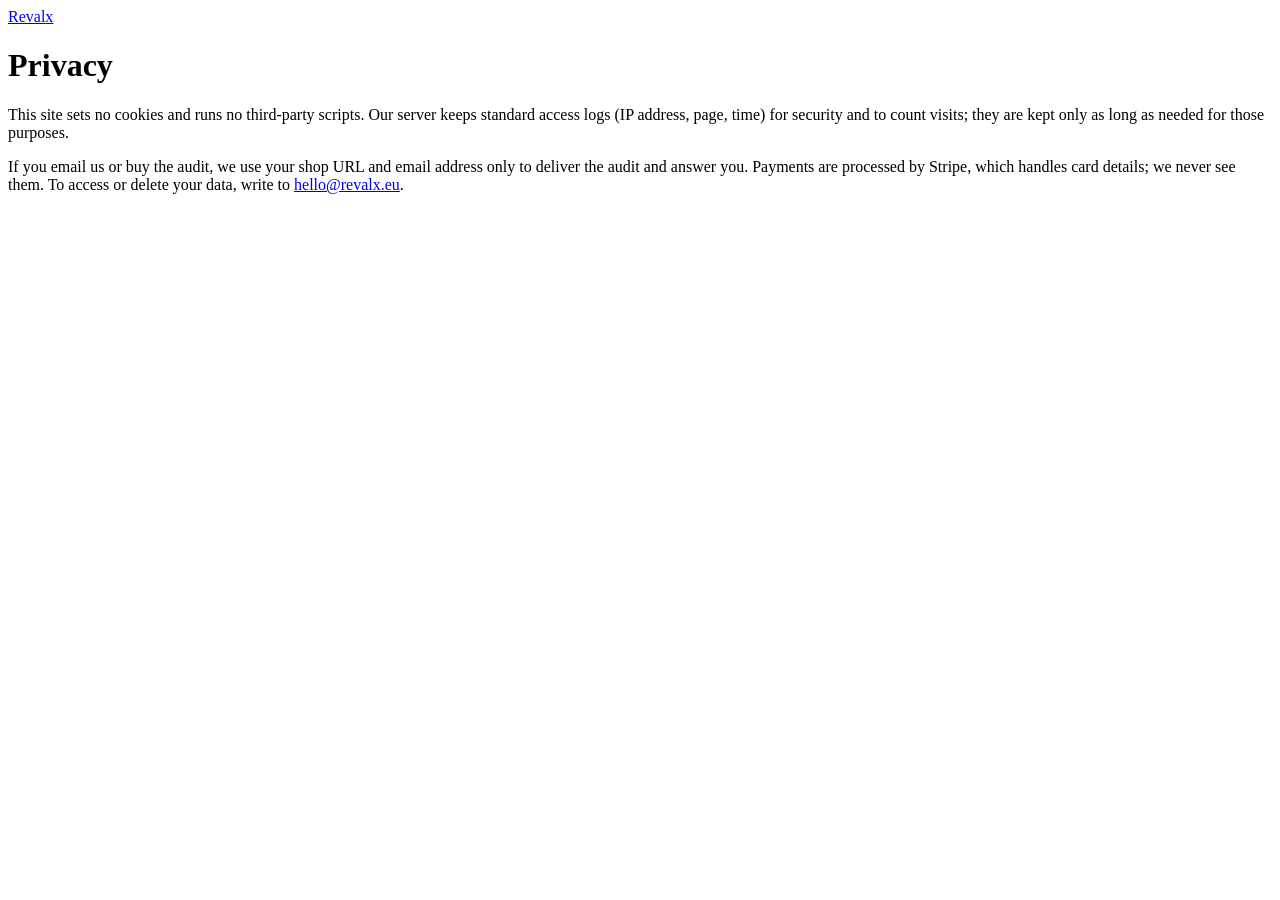
==== public/privacy.html @ 4125e440 "Revalx one-page audit offer Co-Authored-By: Claude Sonnet 5.5 <noreply@anthropic.com>" ====
<!doctype html><html lang="en"><head><meta charset="utf-8"><meta name="viewport" content="width=device-width,initial-scale=1"><title>Privacy · Revalx</title><link rel="canonical" href="https://revalx.eu/privacy"><link rel="icon" href="/favicon.svg"><link rel="stylesheet" href="/style.css"></head><body><div class="w"><header class="top"><a class="logo" href="/">Reval<span>x</span></a></header><main class="legal"><h1>Privacy</h1><p>This site sets no cookies and runs no third-party scripts. Our server keeps standard access logs (IP address, page, time) for security and to count visits; they are kept only as long as needed for those purposes.</p><p>If you email us or buy the audit, we use your shop URL and email address only to deliver the audit and answer you. Payments are processed by Stripe, which handles card details; we never see them. To access or delete your data, write to <a href="mailto:hello@revalx.eu">hello@revalx.eu</a>.</p></main></div></body></html>
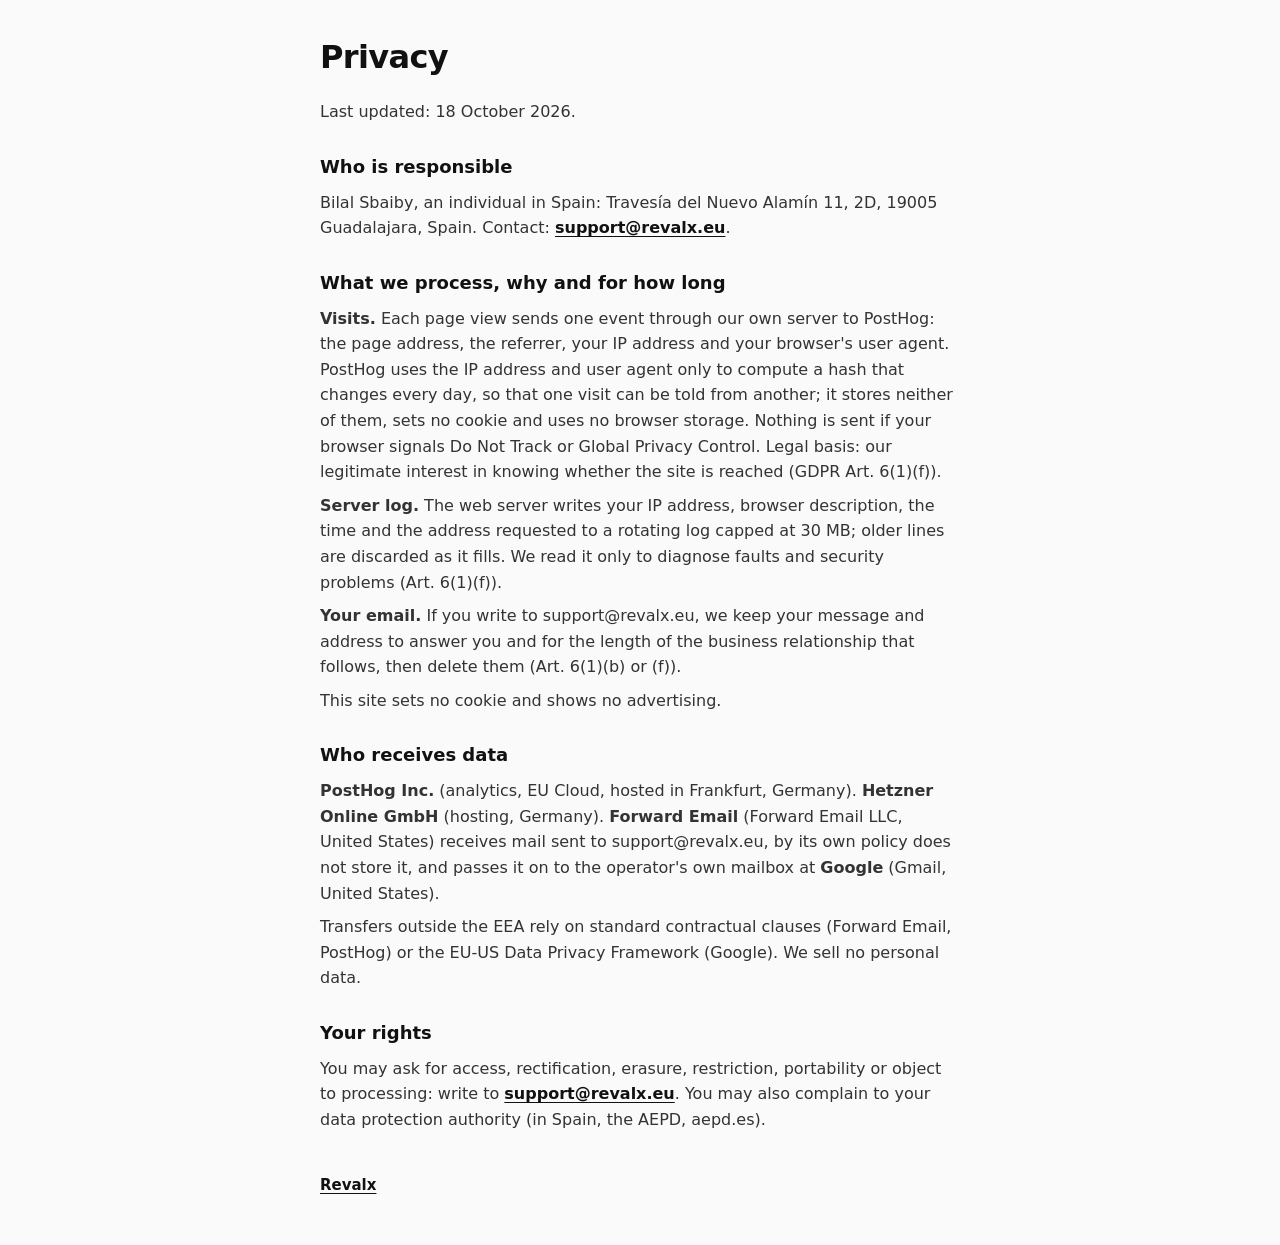
==== commit 3a6c24e7: "revalx: /privacy page (controller, PostHog, Hetzner, Forward Email and Gmail with country and safegu" ====
--- a/public/privacy.html
+++ b/public/privacy.html
@@ -1 +1,40 @@
-<!doctype html><html lang="en"><head><meta charset="utf-8"><meta name="viewport" content="width=device-width,initial-scale=1"><title>Privacy · Revalx</title><link rel="canonical" href="https://revalx.eu/privacy"><link rel="icon" href="/favicon.svg"><link rel="stylesheet" href="/style.css"></head><body><div class="w"><header class="top"><a class="logo" href="/">Reval<span>x</span></a></header><main class="legal"><h1>Privacy</h1><p>This site sets no cookies and runs no third-party scripts. Our server keeps standard access logs (IP address, page, time) for security and to count visits; they are kept only as long as needed for those purposes.</p><p>If you email us or buy the audit, we use your shop URL and email address only to deliver the audit and answer you. Payments are processed by Stripe, which handles card details; we never see them. To access or delete your data, write to <a href="mailto:hello@revalx.eu">hello@revalx.eu</a>.</p></main></div></body></html>
+<!doctype html>
+<html lang="en">
+<head>
+<meta charset="utf-8">
+<meta name="viewport" content="width=device-width,initial-scale=1">
+<title>Privacy - Revalx</title>
+<meta name="robots" content="noindex, nofollow">
+<link rel="icon" href="/favicon.svg" type="image/svg+xml">
+<style>
+body{margin:0;background:#fafafa;color:#111;font:16px/1.6 system-ui,-apple-system,"Segoe UI",sans-serif}
+main{max-width:40rem;margin:0 auto;padding:2rem 1rem 3rem}
+h1{font-size:2rem;letter-spacing:-.02em;margin:0 0 1rem}
+h2{font-size:1.125rem;margin:1.75rem 0 .25rem}
+p{margin:.5rem 0;color:#333}
+a{color:#111;font-weight:600;text-underline-offset:.2em}
+a:focus-visible{outline:2px solid #111;outline-offset:3px}
+footer{margin-top:2.5rem;font-size:.9375rem;color:#666}
+</style>
+<script src="/riq-a.js?v=3" data-key="phc_zvpeWf8TVcFbLtCf7xKLAcFZDRn4UpjCTNoANXfo6dui" data-site="revalx" data-endpoint="/riq-e" defer></script>
+</head>
+<body>
+<main>
+<h1>Privacy</h1>
+<p>Last updated: 18 October 2026.</p>
+<h2>Who is responsible</h2>
+<p>Bilal Sbaiby, an individual in Spain: Travesía del Nuevo Alamín 11, 2D, 19005 Guadalajara, Spain. Contact: <a href="mailto:support@revalx.eu">support@revalx.eu</a>.</p>
+<h2>What we process, why and for how long</h2>
+<p><strong>Visits.</strong> Each page view sends one event through our own server to PostHog: the page address, the referrer, your IP address and your browser's user agent. PostHog uses the IP address and user agent only to compute a hash that changes every day, so that one visit can be told from another; it stores neither of them, sets no cookie and uses no browser storage. Nothing is sent if your browser signals Do Not Track or Global Privacy Control. Legal basis: our legitimate interest in knowing whether the site is reached (GDPR Art. 6(1)(f)).</p>
+<p><strong>Server log.</strong> The web server writes your IP address, browser description, the time and the address requested to a rotating log capped at 30 MB; older lines are discarded as it fills. We read it only to diagnose faults and security problems (Art. 6(1)(f)).</p>
+<p><strong>Your email.</strong> If you write to support@revalx.eu, we keep your message and address to answer you and for the length of the business relationship that follows, then delete them (Art. 6(1)(b) or (f)).</p>
+<p>This site sets no cookie and shows no advertising.</p>
+<h2>Who receives data</h2>
+<p><strong>PostHog Inc.</strong> (analytics, EU Cloud, hosted in Frankfurt, Germany). <strong>Hetzner Online GmbH</strong> (hosting, Germany). <strong>Forward Email</strong> (Forward Email LLC, United States) receives mail sent to support@revalx.eu, by its own policy does not store it, and passes it on to the operator's own mailbox at <strong>Google</strong> (Gmail, United States).</p>
+<p>Transfers outside the EEA rely on standard contractual clauses (Forward Email, PostHog) or the EU-US Data Privacy Framework (Google). We sell no personal data.</p>
+<h2>Your rights</h2>
+<p>You may ask for access, rectification, erasure, restriction, portability or object to processing: write to <a href="mailto:support@revalx.eu">support@revalx.eu</a>. You may also complain to your data protection authority (in Spain, the AEPD, aepd.es).</p>
+<footer><a href="/">Revalx</a></footer>
+</main>
+</body>
+</html>
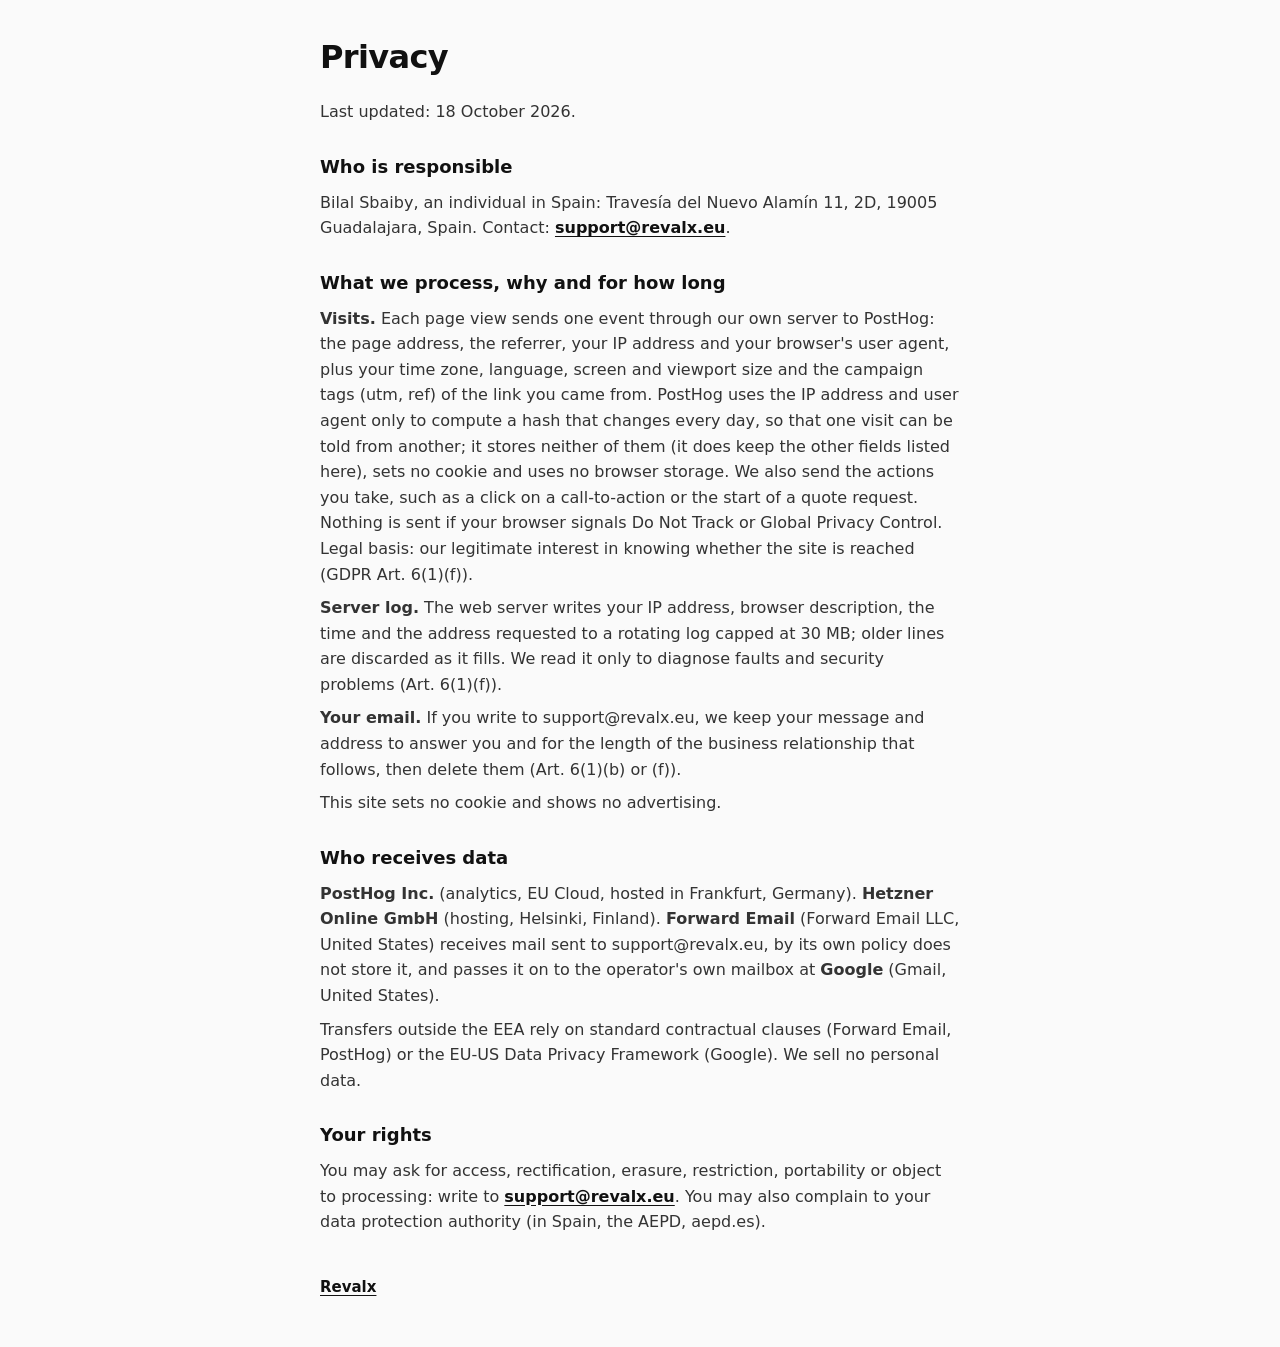
==== commit ba2514ed: "RES-1408 r2: revalx privacy lists all PostHog fields and actions; host in Helsinki Co-Authored-By: C" ====
--- a/public/privacy.html
+++ b/public/privacy.html
@@ -25,12 +25,12 @@
 <h2>Who is responsible</h2>
 <p>Bilal Sbaiby, an individual in Spain: Travesía del Nuevo Alamín 11, 2D, 19005 Guadalajara, Spain. Contact: <a href="mailto:support@revalx.eu">support@revalx.eu</a>.</p>
 <h2>What we process, why and for how long</h2>
-<p><strong>Visits.</strong> Each page view sends one event through our own server to PostHog: the page address, the referrer, your IP address and your browser's user agent. PostHog uses the IP address and user agent only to compute a hash that changes every day, so that one visit can be told from another; it stores neither of them, sets no cookie and uses no browser storage. Nothing is sent if your browser signals Do Not Track or Global Privacy Control. Legal basis: our legitimate interest in knowing whether the site is reached (GDPR Art. 6(1)(f)).</p>
+<p><strong>Visits.</strong> Each page view sends one event through our own server to PostHog: the page address, the referrer, your IP address and your browser's user agent, plus your time zone, language, screen and viewport size and the campaign tags (utm, ref) of the link you came from. PostHog uses the IP address and user agent only to compute a hash that changes every day, so that one visit can be told from another; it stores neither of them (it does keep the other fields listed here), sets no cookie and uses no browser storage. We also send the actions you take, such as a click on a call-to-action or the start of a quote request. Nothing is sent if your browser signals Do Not Track or Global Privacy Control. Legal basis: our legitimate interest in knowing whether the site is reached (GDPR Art. 6(1)(f)).</p>
 <p><strong>Server log.</strong> The web server writes your IP address, browser description, the time and the address requested to a rotating log capped at 30 MB; older lines are discarded as it fills. We read it only to diagnose faults and security problems (Art. 6(1)(f)).</p>
 <p><strong>Your email.</strong> If you write to support@revalx.eu, we keep your message and address to answer you and for the length of the business relationship that follows, then delete them (Art. 6(1)(b) or (f)).</p>
 <p>This site sets no cookie and shows no advertising.</p>
 <h2>Who receives data</h2>
-<p><strong>PostHog Inc.</strong> (analytics, EU Cloud, hosted in Frankfurt, Germany). <strong>Hetzner Online GmbH</strong> (hosting, Germany). <strong>Forward Email</strong> (Forward Email LLC, United States) receives mail sent to support@revalx.eu, by its own policy does not store it, and passes it on to the operator's own mailbox at <strong>Google</strong> (Gmail, United States).</p>
+<p><strong>PostHog Inc.</strong> (analytics, EU Cloud, hosted in Frankfurt, Germany). <strong>Hetzner Online GmbH</strong> (hosting, Helsinki, Finland). <strong>Forward Email</strong> (Forward Email LLC, United States) receives mail sent to support@revalx.eu, by its own policy does not store it, and passes it on to the operator's own mailbox at <strong>Google</strong> (Gmail, United States).</p>
 <p>Transfers outside the EEA rely on standard contractual clauses (Forward Email, PostHog) or the EU-US Data Privacy Framework (Google). We sell no personal data.</p>
 <h2>Your rights</h2>
 <p>You may ask for access, rectification, erasure, restriction, portability or object to processing: write to <a href="mailto:support@revalx.eu">support@revalx.eu</a>. You may also complain to your data protection authority (in Spain, the AEPD, aepd.es).</p>
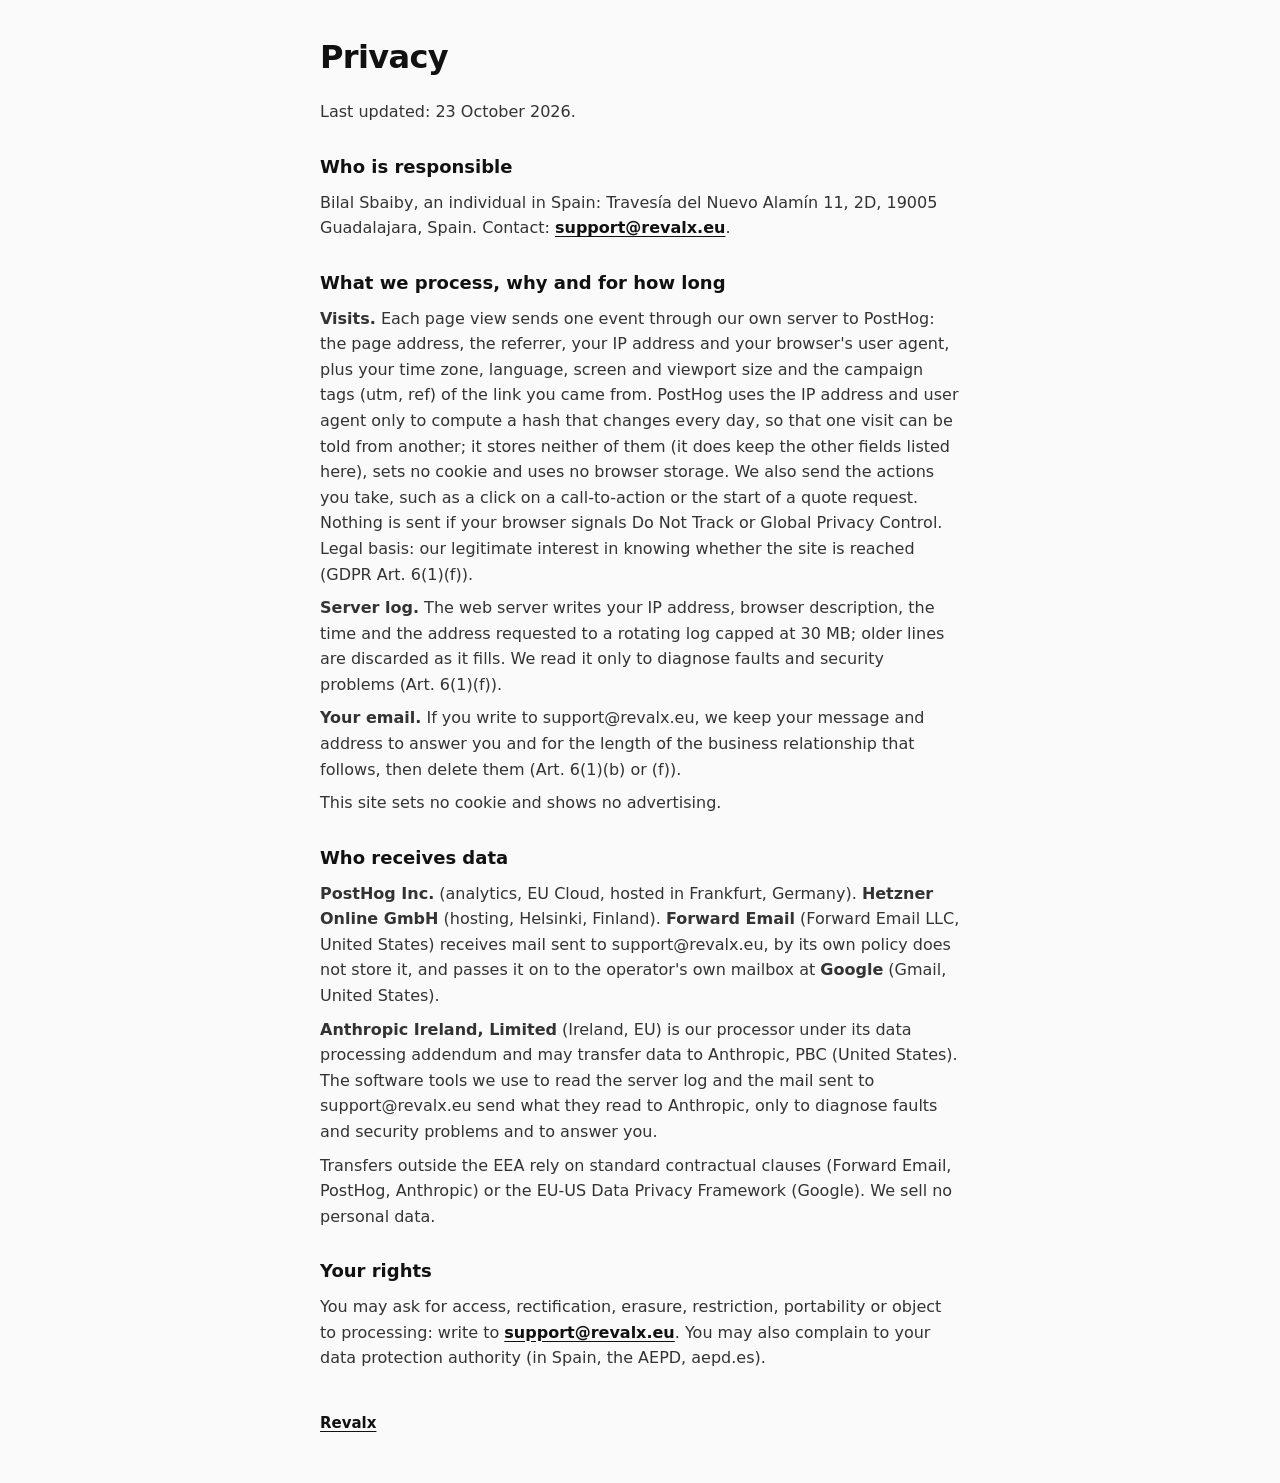
==== commit 3b3ddb2d: "revalx: /privacy names Anthropic Ireland, Limited as a processor (RES-3592 follow-up, RES-2238) HOLD" ====
--- a/public/privacy.html
+++ b/public/privacy.html
@@ -21,7 +21,7 @@
 <body>
 <main>
 <h1>Privacy</h1>
-<p>Last updated: 18 October 2026.</p>
+<p>Last updated: 23 October 2026.</p>
 <h2>Who is responsible</h2>
 <p>Bilal Sbaiby, an individual in Spain: Travesía del Nuevo Alamín 11, 2D, 19005 Guadalajara, Spain. Contact: <a href="mailto:support@revalx.eu">support@revalx.eu</a>.</p>
 <h2>What we process, why and for how long</h2>
@@ -31,7 +31,8 @@
 <p>This site sets no cookie and shows no advertising.</p>
 <h2>Who receives data</h2>
 <p><strong>PostHog Inc.</strong> (analytics, EU Cloud, hosted in Frankfurt, Germany). <strong>Hetzner Online GmbH</strong> (hosting, Helsinki, Finland). <strong>Forward Email</strong> (Forward Email LLC, United States) receives mail sent to support@revalx.eu, by its own policy does not store it, and passes it on to the operator's own mailbox at <strong>Google</strong> (Gmail, United States).</p>
-<p>Transfers outside the EEA rely on standard contractual clauses (Forward Email, PostHog) or the EU-US Data Privacy Framework (Google). We sell no personal data.</p>
+<p><strong>Anthropic Ireland, Limited</strong> (Ireland, EU) is our processor under its data processing addendum and may transfer data to Anthropic, PBC (United States). The software tools we use to read the server log and the mail sent to support@revalx.eu send what they read to Anthropic, only to diagnose faults and security problems and to answer you.</p>
+<p>Transfers outside the EEA rely on standard contractual clauses (Forward Email, PostHog, Anthropic) or the EU-US Data Privacy Framework (Google). We sell no personal data.</p>
 <h2>Your rights</h2>
 <p>You may ask for access, rectification, erasure, restriction, portability or object to processing: write to <a href="mailto:support@revalx.eu">support@revalx.eu</a>. You may also complain to your data protection authority (in Spain, the AEPD, aepd.es).</p>
 <footer><a href="/">Revalx</a></footer>
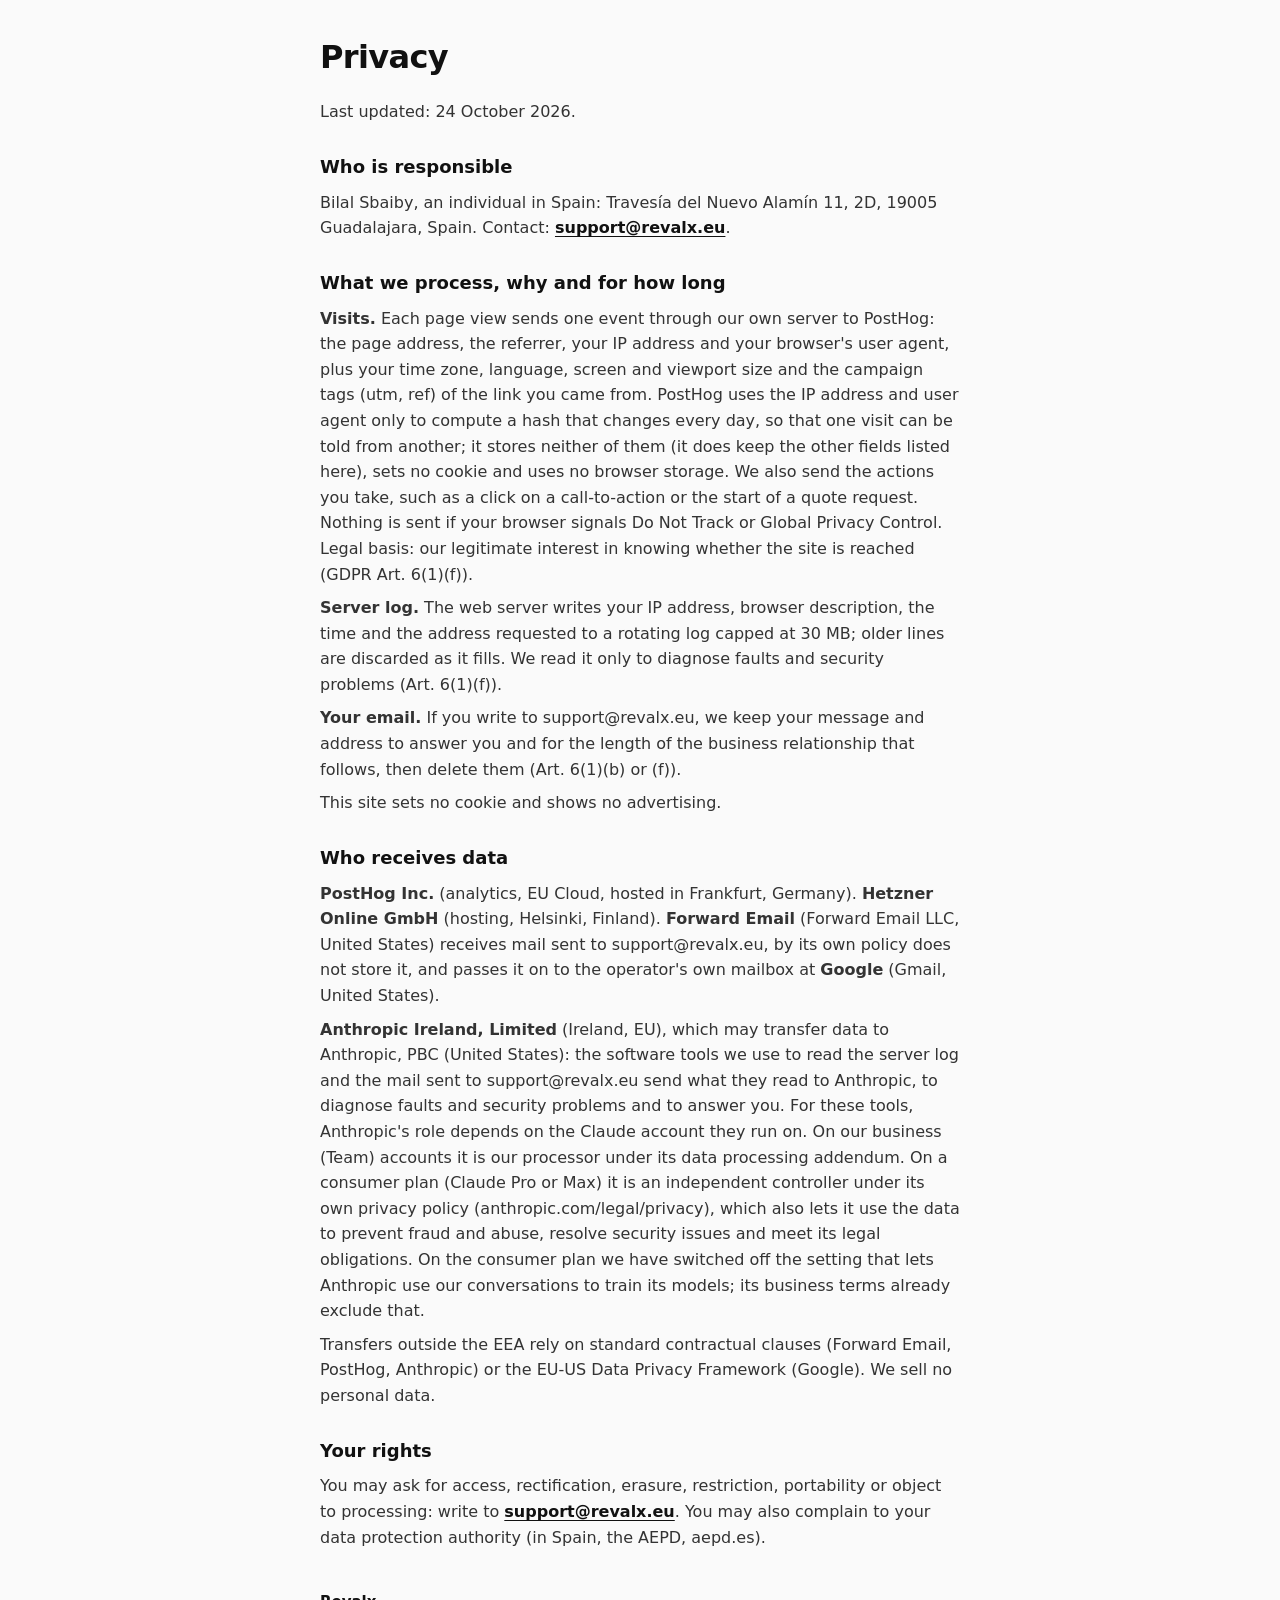
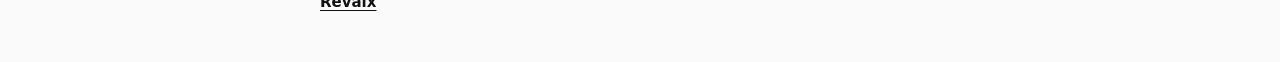
==== commit 646efe60: "revalx: /privacy states Anthropic's role by Claude account, last updated 24 October (RES-3799, RES-3" ====
--- a/public/privacy.html
+++ b/public/privacy.html
@@ -21,7 +21,7 @@
 <body>
 <main>
 <h1>Privacy</h1>
-<p>Last updated: 23 October 2026.</p>
+<p>Last updated: 24 October 2026.</p>
 <h2>Who is responsible</h2>
 <p>Bilal Sbaiby, an individual in Spain: Travesía del Nuevo Alamín 11, 2D, 19005 Guadalajara, Spain. Contact: <a href="mailto:support@revalx.eu">support@revalx.eu</a>.</p>
 <h2>What we process, why and for how long</h2>
@@ -31,7 +31,7 @@
 <p>This site sets no cookie and shows no advertising.</p>
 <h2>Who receives data</h2>
 <p><strong>PostHog Inc.</strong> (analytics, EU Cloud, hosted in Frankfurt, Germany). <strong>Hetzner Online GmbH</strong> (hosting, Helsinki, Finland). <strong>Forward Email</strong> (Forward Email LLC, United States) receives mail sent to support@revalx.eu, by its own policy does not store it, and passes it on to the operator's own mailbox at <strong>Google</strong> (Gmail, United States).</p>
-<p><strong>Anthropic Ireland, Limited</strong> (Ireland, EU) is our processor under its data processing addendum and may transfer data to Anthropic, PBC (United States). The software tools we use to read the server log and the mail sent to support@revalx.eu send what they read to Anthropic, only to diagnose faults and security problems and to answer you.</p>
+<p><strong>Anthropic Ireland, Limited</strong> (Ireland, EU), which may transfer data to Anthropic, PBC (United States): the software tools we use to read the server log and the mail sent to support@revalx.eu send what they read to Anthropic, to diagnose faults and security problems and to answer you. For these tools, Anthropic's role depends on the Claude account they run on. On our business (Team) accounts it is our processor under its data processing addendum. On a consumer plan (Claude Pro or Max) it is an independent controller under its own privacy policy (anthropic.com/legal/privacy), which also lets it use the data to prevent fraud and abuse, resolve security issues and meet its legal obligations. On the consumer plan we have switched off the setting that lets Anthropic use our conversations to train its models; its business terms already exclude that.</p>
 <p>Transfers outside the EEA rely on standard contractual clauses (Forward Email, PostHog, Anthropic) or the EU-US Data Privacy Framework (Google). We sell no personal data.</p>
 <h2>Your rights</h2>
 <p>You may ask for access, rectification, erasure, restriction, portability or object to processing: write to <a href="mailto:support@revalx.eu">support@revalx.eu</a>. You may also complain to your data protection authority (in Spain, the AEPD, aepd.es).</p>
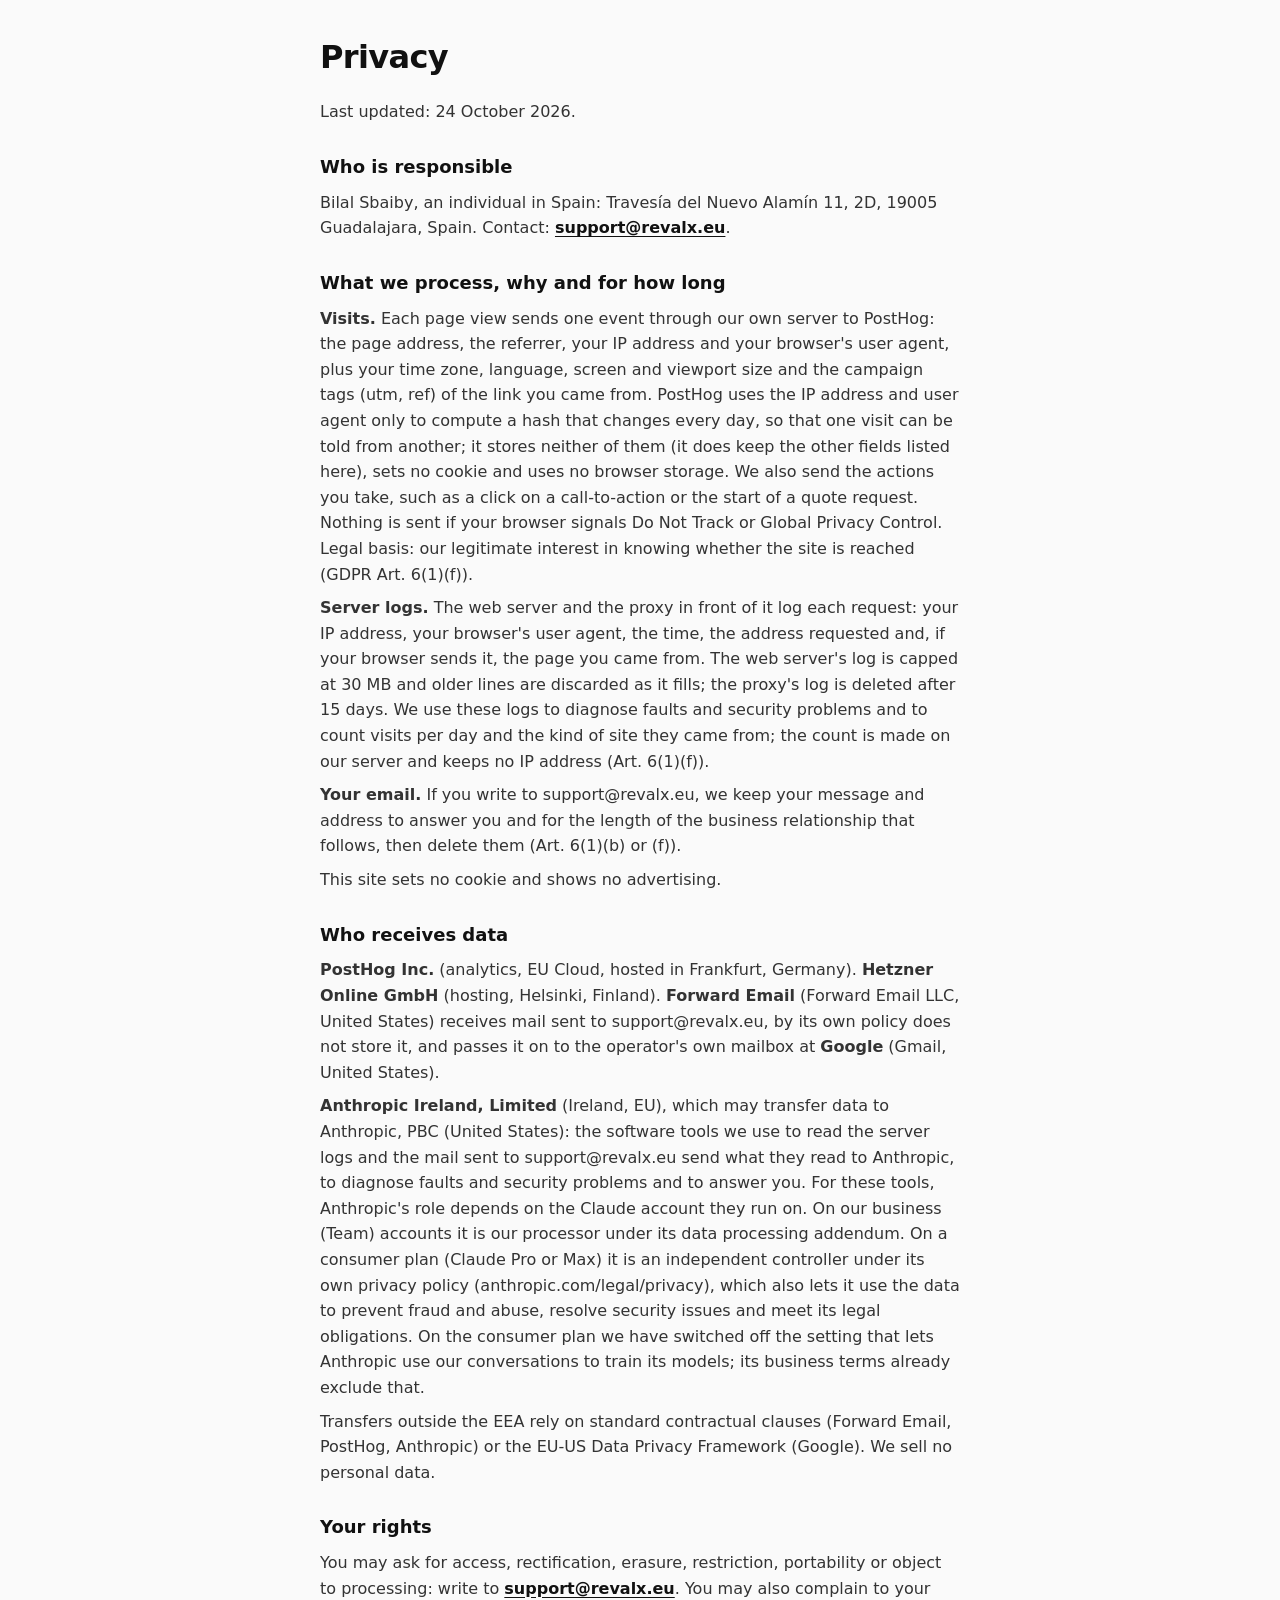
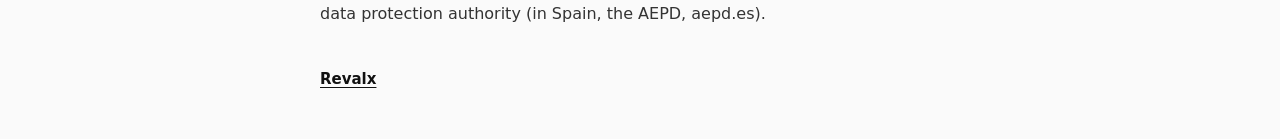
==== commit f4b3d617: "revalx: /privacy server-logs paragraph matches the host logs (RES-3799, QA F2) Co-Authored-By: Claud" ====
--- a/public/privacy.html
+++ b/public/privacy.html
@@ -26,12 +26,12 @@
 <p>Bilal Sbaiby, an individual in Spain: Travesía del Nuevo Alamín 11, 2D, 19005 Guadalajara, Spain. Contact: <a href="mailto:support@revalx.eu">support@revalx.eu</a>.</p>
 <h2>What we process, why and for how long</h2>
 <p><strong>Visits.</strong> Each page view sends one event through our own server to PostHog: the page address, the referrer, your IP address and your browser's user agent, plus your time zone, language, screen and viewport size and the campaign tags (utm, ref) of the link you came from. PostHog uses the IP address and user agent only to compute a hash that changes every day, so that one visit can be told from another; it stores neither of them (it does keep the other fields listed here), sets no cookie and uses no browser storage. We also send the actions you take, such as a click on a call-to-action or the start of a quote request. Nothing is sent if your browser signals Do Not Track or Global Privacy Control. Legal basis: our legitimate interest in knowing whether the site is reached (GDPR Art. 6(1)(f)).</p>
-<p><strong>Server log.</strong> The web server writes your IP address, browser description, the time and the address requested to a rotating log capped at 30 MB; older lines are discarded as it fills. We read it only to diagnose faults and security problems (Art. 6(1)(f)).</p>
+<p><strong>Server logs.</strong> The web server and the proxy in front of it log each request: your IP address, your browser's user agent, the time, the address requested and, if your browser sends it, the page you came from. The web server's log is capped at 30 MB and older lines are discarded as it fills; the proxy's log is deleted after 15 days. We use these logs to diagnose faults and security problems and to count visits per day and the kind of site they came from; the count is made on our server and keeps no IP address (Art. 6(1)(f)).</p>
 <p><strong>Your email.</strong> If you write to support@revalx.eu, we keep your message and address to answer you and for the length of the business relationship that follows, then delete them (Art. 6(1)(b) or (f)).</p>
 <p>This site sets no cookie and shows no advertising.</p>
 <h2>Who receives data</h2>
 <p><strong>PostHog Inc.</strong> (analytics, EU Cloud, hosted in Frankfurt, Germany). <strong>Hetzner Online GmbH</strong> (hosting, Helsinki, Finland). <strong>Forward Email</strong> (Forward Email LLC, United States) receives mail sent to support@revalx.eu, by its own policy does not store it, and passes it on to the operator's own mailbox at <strong>Google</strong> (Gmail, United States).</p>
-<p><strong>Anthropic Ireland, Limited</strong> (Ireland, EU), which may transfer data to Anthropic, PBC (United States): the software tools we use to read the server log and the mail sent to support@revalx.eu send what they read to Anthropic, to diagnose faults and security problems and to answer you. For these tools, Anthropic's role depends on the Claude account they run on. On our business (Team) accounts it is our processor under its data processing addendum. On a consumer plan (Claude Pro or Max) it is an independent controller under its own privacy policy (anthropic.com/legal/privacy), which also lets it use the data to prevent fraud and abuse, resolve security issues and meet its legal obligations. On the consumer plan we have switched off the setting that lets Anthropic use our conversations to train its models; its business terms already exclude that.</p>
+<p><strong>Anthropic Ireland, Limited</strong> (Ireland, EU), which may transfer data to Anthropic, PBC (United States): the software tools we use to read the server logs and the mail sent to support@revalx.eu send what they read to Anthropic, to diagnose faults and security problems and to answer you. For these tools, Anthropic's role depends on the Claude account they run on. On our business (Team) accounts it is our processor under its data processing addendum. On a consumer plan (Claude Pro or Max) it is an independent controller under its own privacy policy (anthropic.com/legal/privacy), which also lets it use the data to prevent fraud and abuse, resolve security issues and meet its legal obligations. On the consumer plan we have switched off the setting that lets Anthropic use our conversations to train its models; its business terms already exclude that.</p>
 <p>Transfers outside the EEA rely on standard contractual clauses (Forward Email, PostHog, Anthropic) or the EU-US Data Privacy Framework (Google). We sell no personal data.</p>
 <h2>Your rights</h2>
 <p>You may ask for access, rectification, erasure, restriction, portability or object to processing: write to <a href="mailto:support@revalx.eu">support@revalx.eu</a>. You may also complain to your data protection authority (in Spain, the AEPD, aepd.es).</p>
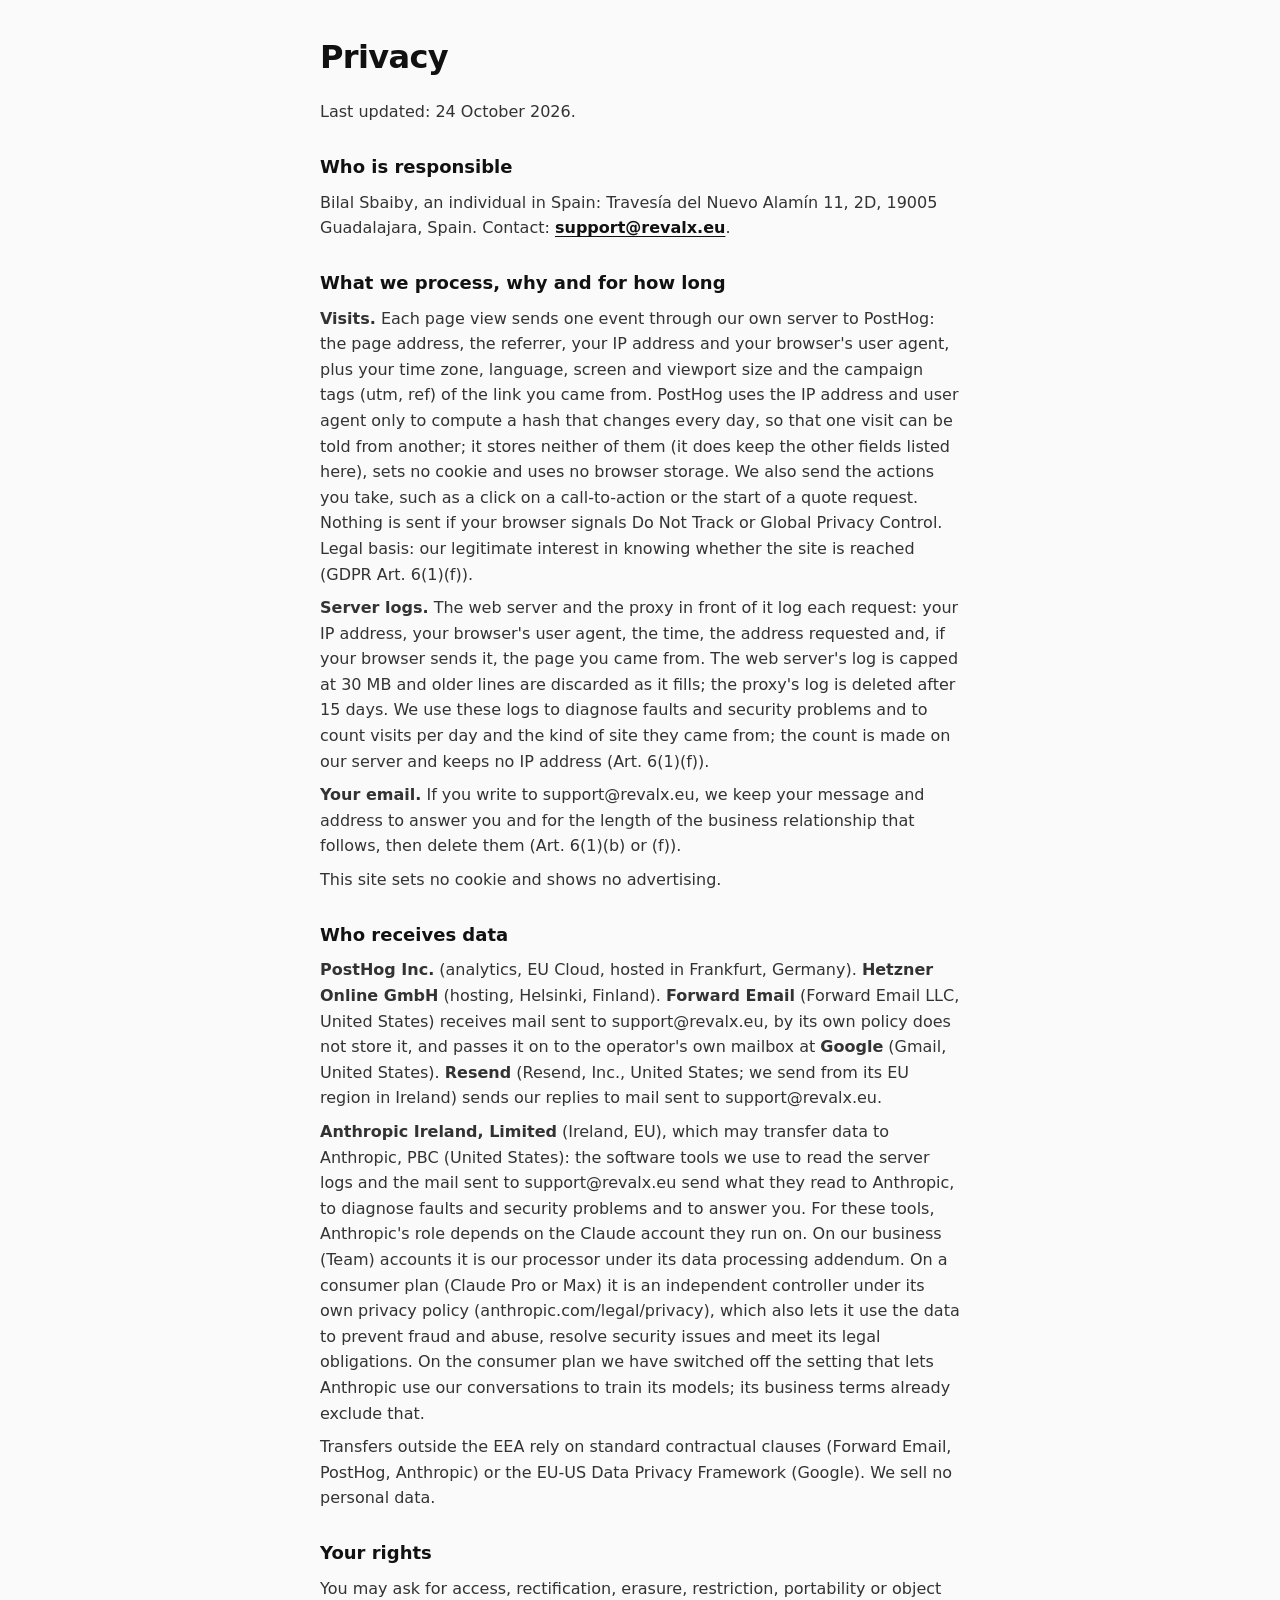
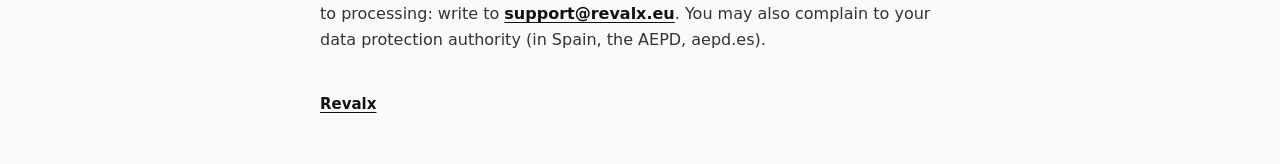
==== commit 3afe24f3: "revalx: /privacy names Resend as the sender of our replies (RES-4219) Co-Authored-By: Claude Sonnet " ====
--- a/public/privacy.html
+++ b/public/privacy.html
@@ -30,7 +30,7 @@
 <p><strong>Your email.</strong> If you write to support@revalx.eu, we keep your message and address to answer you and for the length of the business relationship that follows, then delete them (Art. 6(1)(b) or (f)).</p>
 <p>This site sets no cookie and shows no advertising.</p>
 <h2>Who receives data</h2>
-<p><strong>PostHog Inc.</strong> (analytics, EU Cloud, hosted in Frankfurt, Germany). <strong>Hetzner Online GmbH</strong> (hosting, Helsinki, Finland). <strong>Forward Email</strong> (Forward Email LLC, United States) receives mail sent to support@revalx.eu, by its own policy does not store it, and passes it on to the operator's own mailbox at <strong>Google</strong> (Gmail, United States).</p>
+<p><strong>PostHog Inc.</strong> (analytics, EU Cloud, hosted in Frankfurt, Germany). <strong>Hetzner Online GmbH</strong> (hosting, Helsinki, Finland). <strong>Forward Email</strong> (Forward Email LLC, United States) receives mail sent to support@revalx.eu, by its own policy does not store it, and passes it on to the operator's own mailbox at <strong>Google</strong> (Gmail, United States). <strong>Resend</strong> (Resend, Inc., United States; we send from its EU region in Ireland) sends our replies to mail sent to support@revalx.eu.</p>
 <p><strong>Anthropic Ireland, Limited</strong> (Ireland, EU), which may transfer data to Anthropic, PBC (United States): the software tools we use to read the server logs and the mail sent to support@revalx.eu send what they read to Anthropic, to diagnose faults and security problems and to answer you. For these tools, Anthropic's role depends on the Claude account they run on. On our business (Team) accounts it is our processor under its data processing addendum. On a consumer plan (Claude Pro or Max) it is an independent controller under its own privacy policy (anthropic.com/legal/privacy), which also lets it use the data to prevent fraud and abuse, resolve security issues and meet its legal obligations. On the consumer plan we have switched off the setting that lets Anthropic use our conversations to train its models; its business terms already exclude that.</p>
 <p>Transfers outside the EEA rely on standard contractual clauses (Forward Email, PostHog, Anthropic) or the EU-US Data Privacy Framework (Google). We sell no personal data.</p>
 <h2>Your rights</h2>
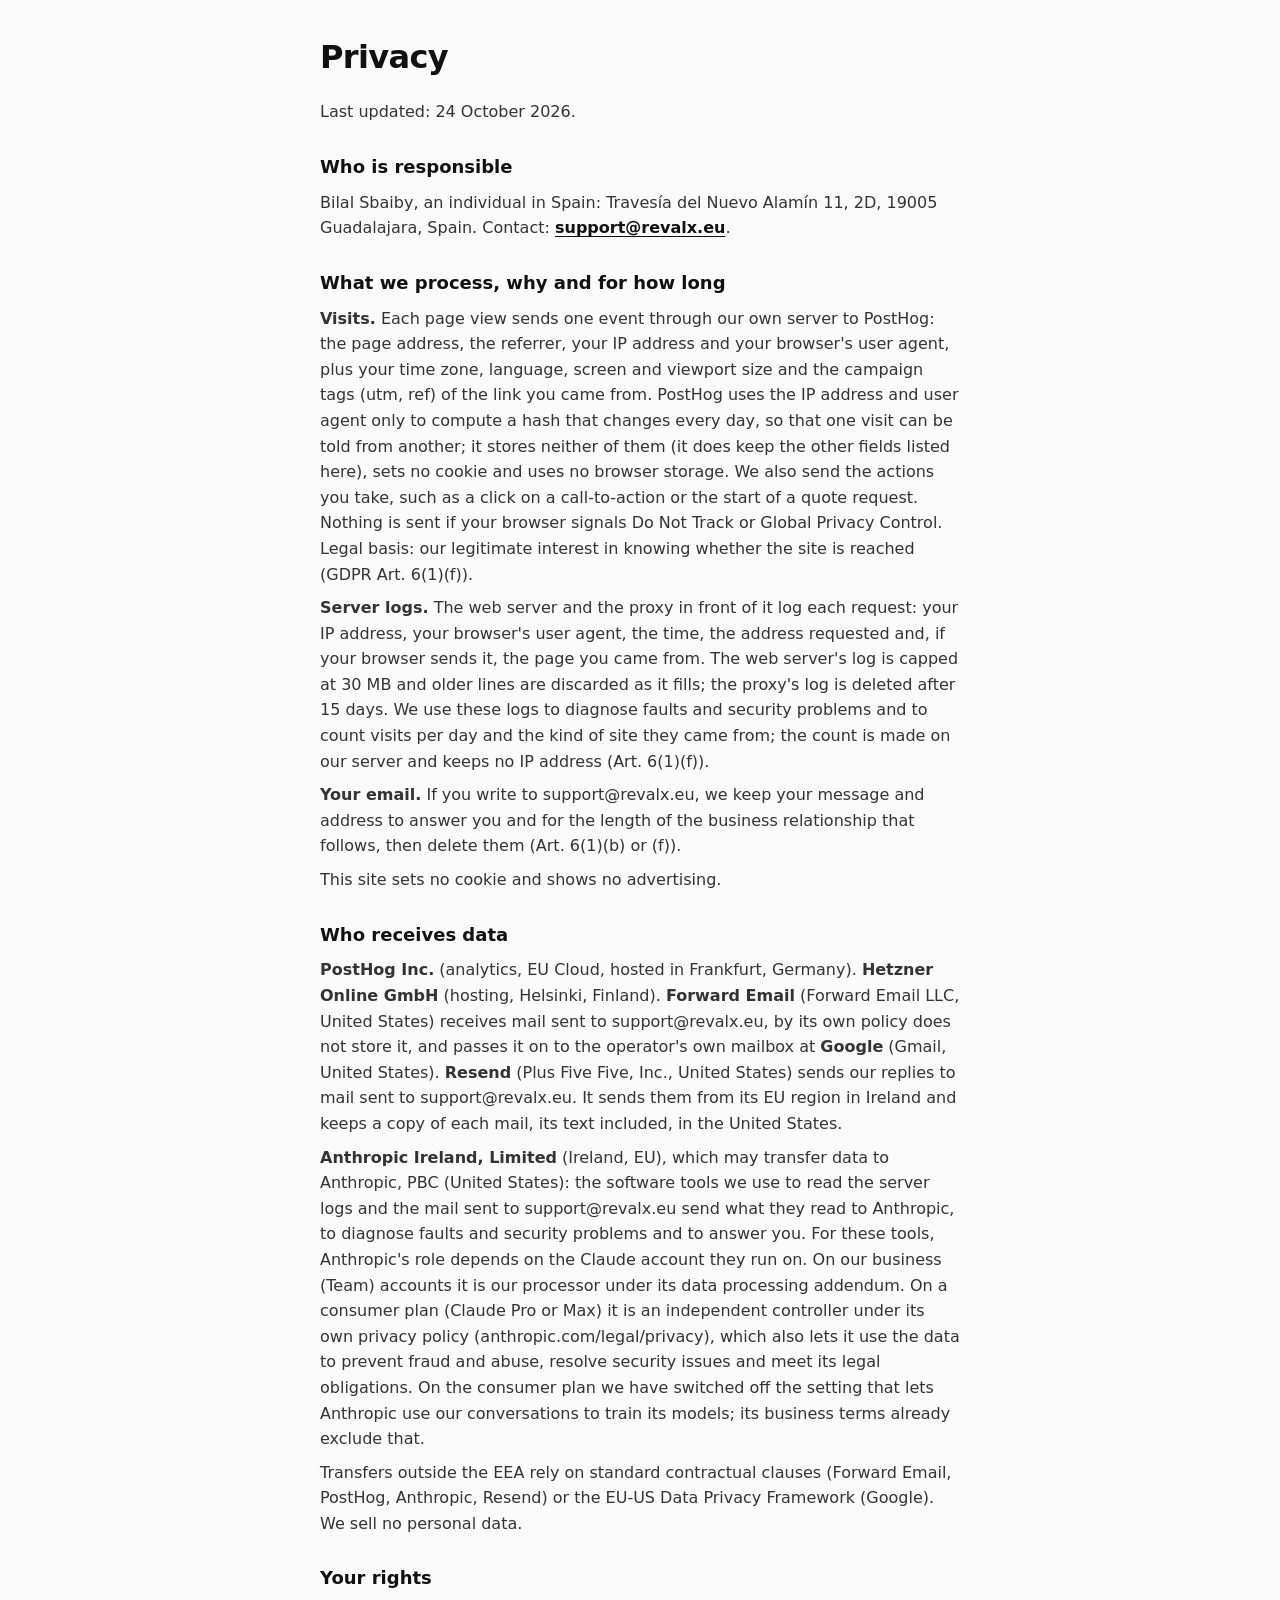
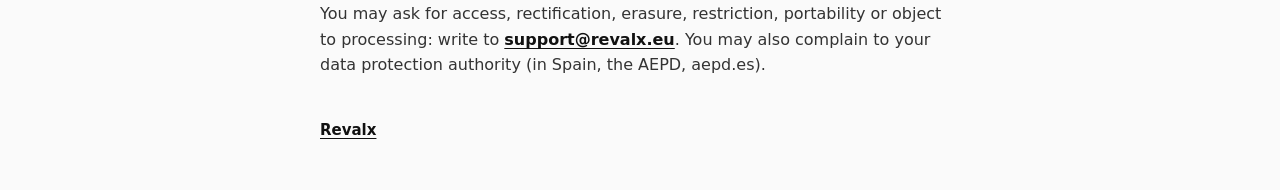
==== commit 73254025: "privacy: name Resend's legal entity, say data is kept in the US, add Resend to transfers (QA HOLD RE" ====
--- a/public/privacy.html
+++ b/public/privacy.html
@@ -30,9 +30,9 @@
 <p><strong>Your email.</strong> If you write to support@revalx.eu, we keep your message and address to answer you and for the length of the business relationship that follows, then delete them (Art. 6(1)(b) or (f)).</p>
 <p>This site sets no cookie and shows no advertising.</p>
 <h2>Who receives data</h2>
-<p><strong>PostHog Inc.</strong> (analytics, EU Cloud, hosted in Frankfurt, Germany). <strong>Hetzner Online GmbH</strong> (hosting, Helsinki, Finland). <strong>Forward Email</strong> (Forward Email LLC, United States) receives mail sent to support@revalx.eu, by its own policy does not store it, and passes it on to the operator's own mailbox at <strong>Google</strong> (Gmail, United States). <strong>Resend</strong> (Resend, Inc., United States; we send from its EU region in Ireland) sends our replies to mail sent to support@revalx.eu.</p>
+<p><strong>PostHog Inc.</strong> (analytics, EU Cloud, hosted in Frankfurt, Germany). <strong>Hetzner Online GmbH</strong> (hosting, Helsinki, Finland). <strong>Forward Email</strong> (Forward Email LLC, United States) receives mail sent to support@revalx.eu, by its own policy does not store it, and passes it on to the operator's own mailbox at <strong>Google</strong> (Gmail, United States). <strong>Resend</strong> (Plus Five Five, Inc., United States) sends our replies to mail sent to support@revalx.eu. It sends them from its EU region in Ireland and keeps a copy of each mail, its text included, in the United States.</p>
 <p><strong>Anthropic Ireland, Limited</strong> (Ireland, EU), which may transfer data to Anthropic, PBC (United States): the software tools we use to read the server logs and the mail sent to support@revalx.eu send what they read to Anthropic, to diagnose faults and security problems and to answer you. For these tools, Anthropic's role depends on the Claude account they run on. On our business (Team) accounts it is our processor under its data processing addendum. On a consumer plan (Claude Pro or Max) it is an independent controller under its own privacy policy (anthropic.com/legal/privacy), which also lets it use the data to prevent fraud and abuse, resolve security issues and meet its legal obligations. On the consumer plan we have switched off the setting that lets Anthropic use our conversations to train its models; its business terms already exclude that.</p>
-<p>Transfers outside the EEA rely on standard contractual clauses (Forward Email, PostHog, Anthropic) or the EU-US Data Privacy Framework (Google). We sell no personal data.</p>
+<p>Transfers outside the EEA rely on standard contractual clauses (Forward Email, PostHog, Anthropic, Resend) or the EU-US Data Privacy Framework (Google). We sell no personal data.</p>
 <h2>Your rights</h2>
 <p>You may ask for access, rectification, erasure, restriction, portability or object to processing: write to <a href="mailto:support@revalx.eu">support@revalx.eu</a>. You may also complain to your data protection authority (in Spain, the AEPD, aepd.es).</p>
 <footer><a href="/">Revalx</a></footer>
